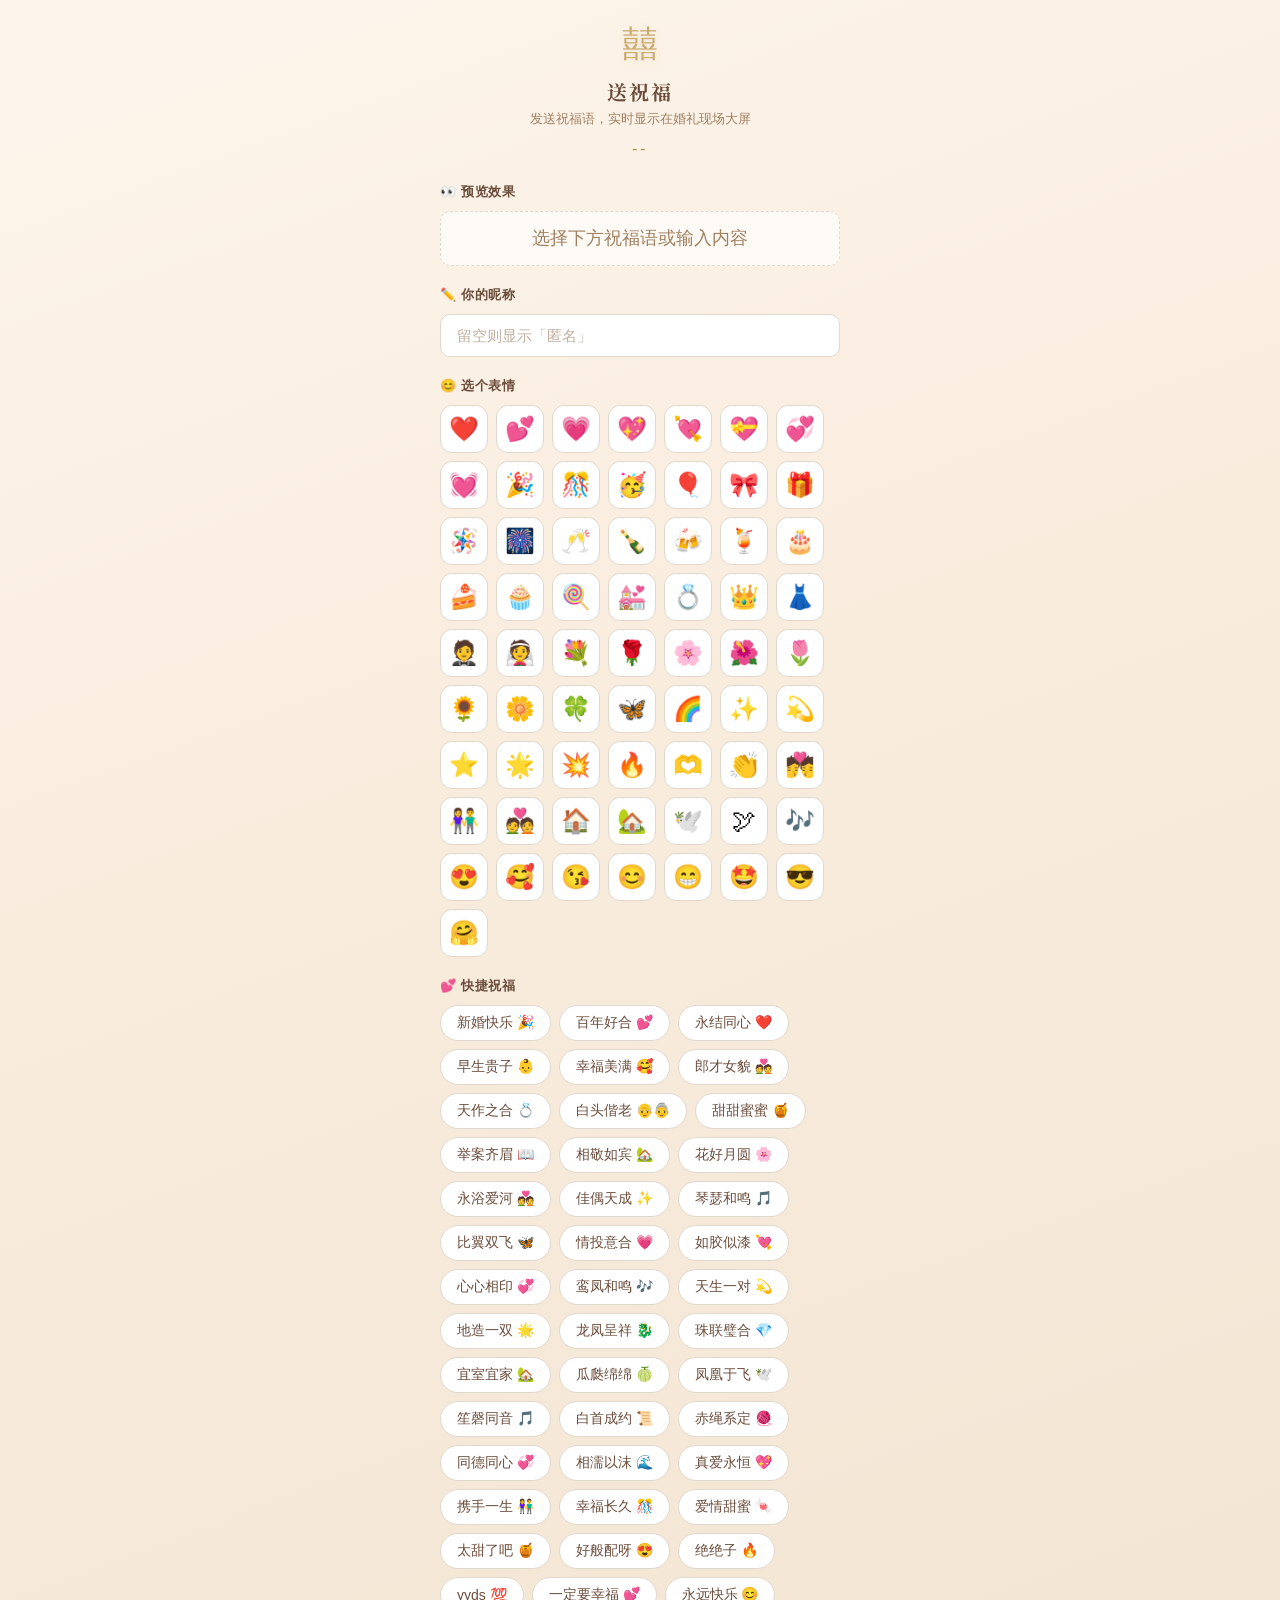
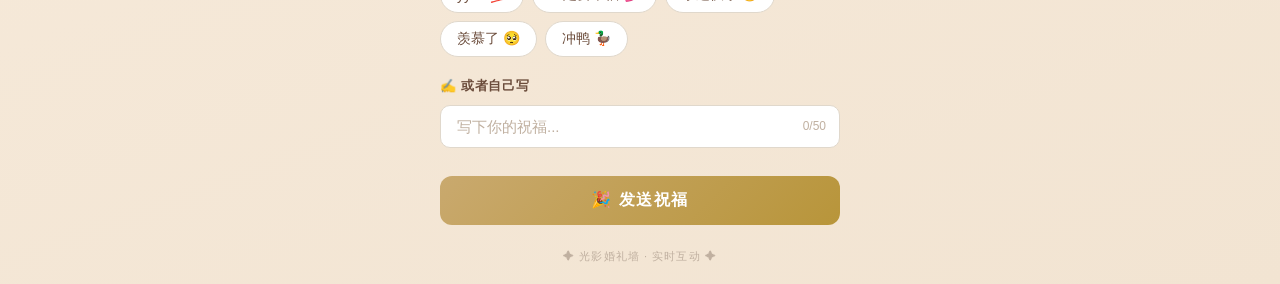
==== public/danmaku/index.html @ 41ac172c "feat: 弹幕系统 - 审核/敏感词过滤/自动封禁/扩充表情祝福语" ====
<!DOCTYPE html>
<html lang="zh-CN">
<head>
  <meta charset="UTF-8">
  <meta name="viewport" content="width=device-width, initial-scale=1.0, maximum-scale=1.0, user-scalable=no">
  <title>送祝福 💕</title>
  <style>
    @import url('https://fonts.googleapis.com/css2?family=Noto+Serif+SC:wght@400;600&display=swap');
    * { margin: 0; padding: 0; box-sizing: border-box; }
    body {
      font-family: -apple-system, 'PingFang SC', 'Microsoft YaHei', sans-serif;
      background: linear-gradient(160deg, #fdf5ec 0%, #f8ecdd 40%, #f2e4d2 100%);
      min-height: 100vh; padding: 20px; color: #3d2b1f;
    }
    .page { max-width: 400px; margin: 0 auto; }
    .header { text-align: center; margin-bottom: 24px; }
    .header .xi { font-size: 36px; color: #c9a96e; text-shadow: 0 2px 8px rgba(201,169,110,0.2); }
    .header h1 { font-family: 'Noto Serif SC', serif; font-size: 20px; color: #6b4c3b; margin: 8px 0 4px; letter-spacing: 0.1em; }
    .header p { font-size: 13px; color: #a08060; }
    .couple-names { font-family: 'Noto Serif SC', serif; font-size: 16px; color: #8b6914; letter-spacing: 0.1em; margin-top: 8px; }

    .section { margin-bottom: 20px; }
    .section-label { font-size: 13px; font-weight: 600; color: #6b4c3b; margin-bottom: 10px; letter-spacing: 0.05em; }

    /* 昵称输入 */
    .nickname-input {
      width: 100%; padding: 12px 16px; border: 1.5px solid #e0d8cc; border-radius: 10px;
      font-size: 15px; color: #3d2b1f; background: #fff; outline: none;
      transition: border-color 0.2s;
    }
    .nickname-input:focus { border-color: #c9a96e; box-shadow: 0 0 0 3px rgba(201,169,110,0.1); }
    .nickname-input::placeholder { color: #c0b0a0; }

    /* 快捷表情 */
    .emoji-grid { display: flex; flex-wrap: wrap; gap: 8px; }
    .emoji-btn {
      width: 48px; height: 48px; border-radius: 12px; border: 1.5px solid #e0d8cc;
      background: #fff; font-size: 24px; cursor: pointer; transition: all 0.2s;
      display: flex; align-items: center; justify-content: center;
    }
    .emoji-btn:active { transform: scale(0.9); }
    .emoji-btn.selected { border-color: #c9a96e; background: rgba(201,169,110,0.1); box-shadow: 0 2px 8px rgba(201,169,110,0.2); }

    /* 快捷祝福语 */
    .blessing-grid { display: flex; flex-wrap: wrap; gap: 8px; }
    .blessing-btn {
      padding: 8px 16px; border-radius: 20px; border: 1.5px solid #e0d8cc;
      background: #fff; font-size: 14px; color: #6b4c3b; cursor: pointer;
      transition: all 0.2s; font-family: inherit;
    }
    .blessing-btn:active { transform: scale(0.95); }
    .blessing-btn.selected { border-color: #c9a96e; background: rgba(201,169,110,0.1); color: #8b6914; font-weight: 600; }

    /* 自定义输入 */
    .custom-input-wrap { position: relative; }
    .custom-input {
      width: 100%; padding: 12px 80px 12px 16px; border: 1.5px solid #e0d8cc; border-radius: 10px;
      font-size: 15px; color: #3d2b1f; background: #fff; outline: none;
      transition: border-color 0.2s;
    }
    .custom-input:focus { border-color: #c9a96e; box-shadow: 0 0 0 3px rgba(201,169,110,0.1); }
    .custom-input::placeholder { color: #c0b0a0; }
    .char-count { position: absolute; right: 14px; top: 50%; transform: translateY(-50%); font-size: 12px; color: #c0b0a0; }

    /* 发送按钮 */
    .send-btn {
      width: 100%; padding: 14px; border: none; border-radius: 12px;
      background: linear-gradient(135deg, #c9a96e, #b8953a); color: #fff;
      font-size: 16px; font-weight: 600; cursor: pointer; font-family: inherit;
      letter-spacing: 0.1em; transition: all 0.3s; margin-top: 8px;
    }
    .send-btn:active { transform: scale(0.97); }
    .send-btn:disabled { opacity: 0.5; cursor: not-allowed; }
    .send-btn .spinner { display: inline-block; width: 16px; height: 16px; border: 2px solid rgba(255,255,255,0.3); border-top-color: #fff; border-radius: 50%; animation: spin 0.6s linear infinite; margin-right: 6px; vertical-align: middle; }
    @keyframes spin { to { transform: rotate(360deg); } }

    /* 提示 */
    .toast {
      position: fixed; top: 80px; left: 50%; transform: translateX(-50%) translateY(-20px);
      padding: 12px 24px; border-radius: 10px; font-size: 14px; z-index: 999;
      opacity: 0; transition: all 0.3s; pointer-events: none;
    }
    .toast.show { opacity: 1; transform: translateX(-50%) translateY(0); }
    .toast.ok { background: #3a5a40; color: #fff; }
    .toast.err { background: #c0392b; color: #fff; }

    .footer { text-align: center; margin-top: 24px; font-size: 11px; color: #c0b0a0; letter-spacing: 0.1em; }

    /* 预览 */
    .preview-area {
      min-height: 48px; padding: 12px; background: rgba(255,255,255,0.6); border-radius: 10px;
      border: 1px dashed #e0d8cc; text-align: center; margin-bottom: 16px;
    }
    .preview-area .preview-text { font-size: 18px; color: #6b4c3b; line-height: 1.6; }
    .preview-area .preview-emoji { font-size: 32px; margin: 0 4px; }
  </style>
</head>
<body>

<div class="page">
  <div class="header">
    <div class="xi">囍</div>
    <h1>送祝福</h1>
    <p>发送祝福语，实时显示在婚礼现场大屏</p>
    <div class="couple-names" id="coupleNames">--</div>
  </div>

  <!-- 预览 -->
  <div class="section">
    <div class="section-label">👀 预览效果</div>
    <div class="preview-area" id="previewArea">
      <span class="preview-text" id="previewText" style="color:#a08060;">选择下方祝福语或输入内容</span>
    </div>
  </div>

  <!-- 昵称 -->
  <div class="section">
    <div class="section-label">✏️ 你的昵称</div>
    <input type="text" class="nickname-input" id="nicknameInput" placeholder="留空则显示「匿名」" maxlength="12">
  </div>

  <!-- 快捷表情 -->
  <div class="section">
    <div class="section-label">😊 选个表情</div>
    <div class="emoji-grid" id="emojiGrid"></div>
  </div>

  <!-- 快捷祝福语 -->
  <div class="section">
    <div class="section-label">💕 快捷祝福</div>
    <div class="blessing-grid" id="blessingGrid"></div>
  </div>

  <!-- 自定义输入 -->
  <div class="section">
    <div class="section-label">✍️ 或者自己写</div>
    <div class="custom-input-wrap">
      <input type="text" class="custom-input" id="customInput" placeholder="写下你的祝福..." maxlength="50">
      <span class="char-count"><span id="charCount">0</span>/50</span>
    </div>
  </div>

  <!-- 发送 -->
  <button class="send-btn" id="sendBtn" onclick="sendDanmaku()">🎉 发送祝福</button>

  <div class="footer">✦ 光影婚礼墙 · 实时互动 ✦</div>
</div>

<div class="toast" id="toast"></div>

<script>
(function() {
  const params = new URLSearchParams(window.location.search);
  const slug = params.get('slug') || '';

  const EMOJIS = [
    '❤️','💕','💗','💖','💘','💝','💞','💓',
    '🎉','🎊','🥳','🎈','🎀','🎁','🪅','🎆',
    '🥂','🍾','🍻','🍹','🎂','🍰','🧁','🍭',
    '💒','💍','👑','👗','🤵','👰','💐','🌹',
    '🌸','🌺','🌷','🌻','🌼','🍀','🦋','🌈',
    '✨','💫','⭐','🌟','💥','🔥','🫶','👏',
    '💏','👫','💑','🏠','🏡','🕊️','🕊','🎶',
    '😍','🥰','😘','😊','😁','🤩','😎','🤗',
  ];
  const BLESSINGS = [
    '新婚快乐 🎉','百年好合 💕','永结同心 ❤️','早生贵子 👶',
    '幸福美满 🥰','郎才女貌 💑','天作之合 💍','白头偕老 👴👵',
    '甜甜蜜蜜 🍯','举案齐眉 📖','相敬如宾 🏡','花好月圆 🌸',
    '永浴爱河 💑','佳偶天成 ✨','琴瑟和鸣 🎵','比翼双飞 🦋',
    '情投意合 💗','如胶似漆 💘','心心相印 💞','鸾凤和鸣 🎶',
    '天生一对 💫','地造一双 🌟','龙凤呈祥 🐉','珠联璧合 💎',
    '宜室宜家 🏡','瓜瓞绵绵 🍈','凤凰于飞 🕊️','笙磬同音 🎵',
    '白首成约 📜','赤绳系定 🧶','同德同心 💞','相濡以沫 🌊',
    '真爱永恒 💖','携手一生 👫','幸福长久 🎊','爱情甜蜜 🍬',
    '太甜了吧 🍯','好般配呀 😍','绝绝子 🔥','yyds 💯',
    '一定要幸福 💕','永远快乐 😊','羡慕了 🥺','冲鸭 🦆',
  ];

  let selectedEmoji = '';
  let selectedBlessing = '';

  // 加载新人信息
  async function loadWedding() {
    if (!slug) return;
    try {
      const res = await fetch('/api/wedding/' + slug);
      const data = await res.json();
      if (data.ok && data.wedding) {
        document.getElementById('coupleNames').textContent = data.wedding.couple_name || '';
      }
    } catch (e) {}
  }

  // 渲染表情
  function renderEmojis() {
    const grid = document.getElementById('emojiGrid');
    grid.innerHTML = EMOJIS.map(e =>
      '<button class="emoji-btn" onclick="selectEmoji(\'' + e + '\',this)">' + e + '</button>'
    ).join('');
  }

  // 渲染祝福语
  function renderBlessings() {
    const grid = document.getElementById('blessingGrid');
    grid.innerHTML = BLESSINGS.map(b =>
      '<button class="blessing-btn" onclick="selectBlessing(\'' + b + '\',this)">' + b + '</button>'
    ).join('');
  }

  // 选择表情
  window.selectEmoji = function(emoji, btn) {
    document.querySelectorAll('.emoji-btn').forEach(b => b.classList.remove('selected'));
    if (selectedEmoji === emoji) {
      selectedEmoji = '';
    } else {
      selectedEmoji = emoji;
      btn.classList.add('selected');
    }
    updatePreview();
  };

  // 选择祝福语
  window.selectBlessing = function(text, btn) {
    document.querySelectorAll('.blessing-btn').forEach(b => b.classList.remove('selected'));
    if (selectedBlessing === text) {
      selectedBlessing = '';
    } else {
      selectedBlessing = text;
      btn.classList.add('selected');
      document.getElementById('customInput').value = '';
    }
    updatePreview();
  };

  // 自定义输入
  document.getElementById('customInput').addEventListener('input', function() {
    document.getElementById('charCount').textContent = this.value.length;
    if (this.value) {
      selectedBlessing = '';
      document.querySelectorAll('.blessing-btn').forEach(b => b.classList.remove('selected'));
    }
    updatePreview();
  });

  // 更新预览
  function updatePreview() {
    const preview = document.getElementById('previewArea');
    const content = selectedBlessing || document.getElementById('customInput').value;
    if (!content && !selectedEmoji) {
      preview.innerHTML = '<span class="preview-text" style="color:#a08060;">选择下方祝福语或输入内容</span>';
      return;
    }
    let html = '';
    if (selectedEmoji) html += '<span class="preview-emoji">' + selectedEmoji + '</span>';
    if (content) html += '<span class="preview-text">' + escHtml(content) + '</span>';
    if (selectedEmoji) html += '<span class="preview-emoji">' + selectedEmoji + '</span>';
    preview.innerHTML = html;
  }

  function escHtml(s) {
    const d = document.createElement('div');
    d.textContent = s;
    return d.innerHTML;
  }

  // 发送
  window.sendDanmaku = async function() {
    if (!slug) { showToast('请通过婚礼链接访问', true); return; }

    const content = selectedBlessing || document.getElementById('customInput').value.trim();
    const emoji = selectedEmoji;
    if (!content && !emoji) { showToast('请输入祝福语或选择表情', true); return; }

    const nickname = document.getElementById('nicknameInput').value.trim() || '匿名';
    const btn = document.getElementById('sendBtn');
    btn.disabled = true;
    btn.innerHTML = '<span class="spinner"></span> 发送中...';

    try {
      const res = await fetch('/api/danmaku', {
        method: 'POST',
        headers: { 'Content-Type': 'application/json' },
        body: JSON.stringify({ slug, nickname, content, emoji })
      });
      const data = await res.json();
      if (data.ok) {
        showToast('🎉 祝福已发送！');
        // 清空
        selectedEmoji = '';
        selectedBlessing = '';
        document.getElementById('customInput').value = '';
        document.getElementById('charCount').textContent = '0';
        document.querySelectorAll('.emoji-btn').forEach(b => b.classList.remove('selected'));
        document.querySelectorAll('.blessing-btn').forEach(b => b.classList.remove('selected'));
        updatePreview();
      } else {
        showToast(data.error || '发送失败', true);
      }
    } catch (e) {
      showToast('网络错误', true);
    } finally {
      btn.disabled = false;
      btn.innerHTML = '🎉 发送祝福';
    }
  };

  function showToast(msg, isErr) {
    const t = document.getElementById('toast');
    t.textContent = msg;
    t.className = 'toast show ' + (isErr ? 'err' : 'ok');
    setTimeout(() => t.className = 'toast', 2500);
  }

  renderEmojis();
  renderBlessings();
  loadWedding();
})();
</script>

</body>
</html>
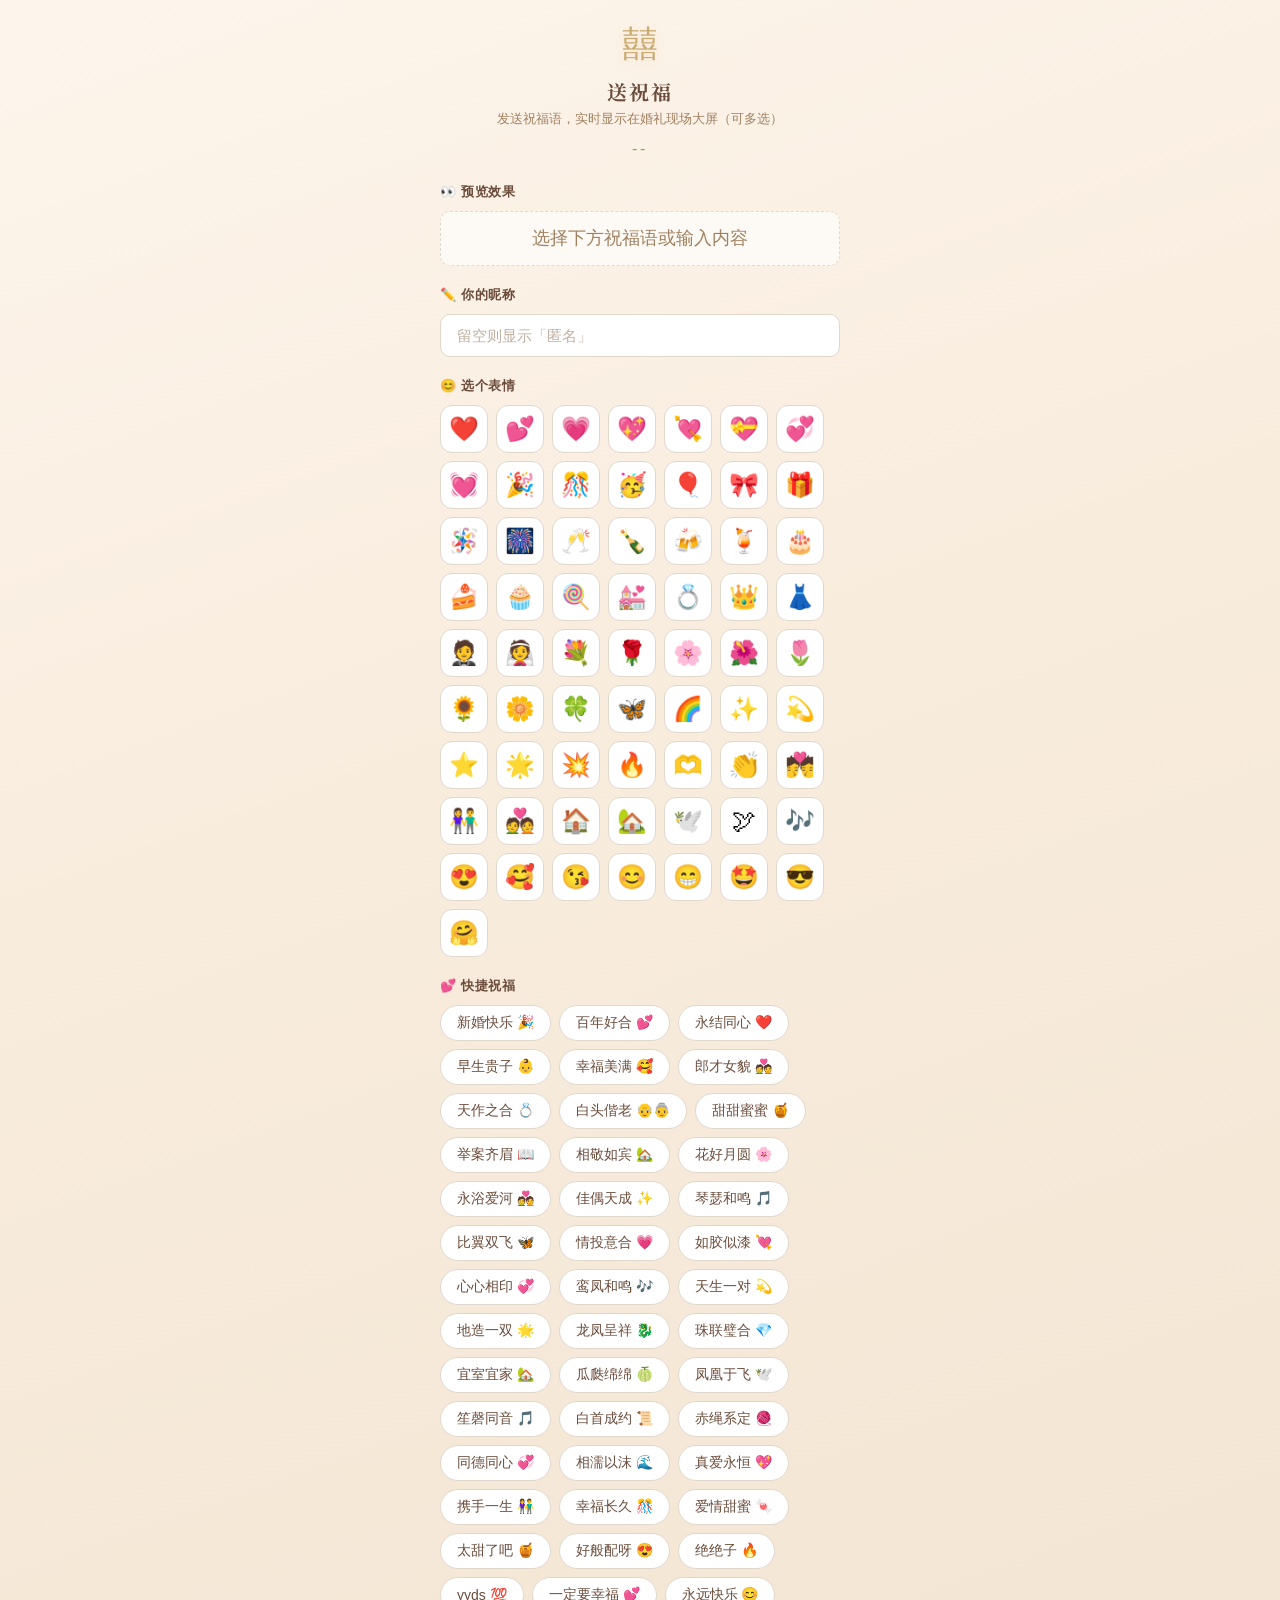
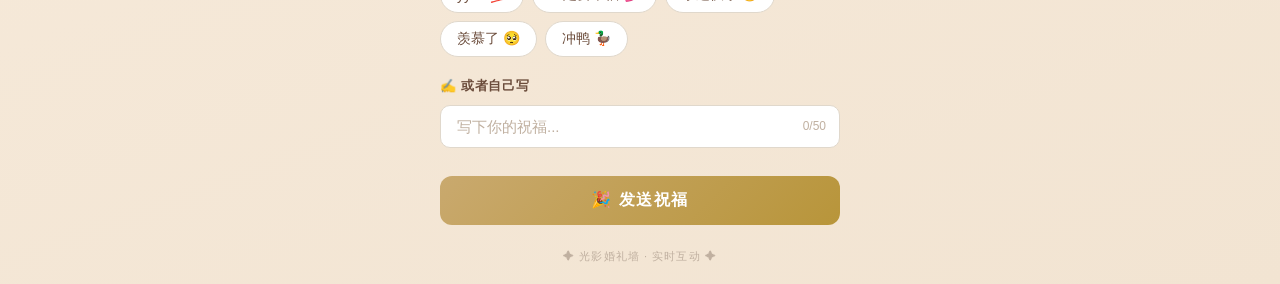
==== commit c7934346: "feat: 弹幕设置面板(B站风格) + 循环播放 + 多选祝福 + 限流20/分" ====
--- a/public/danmaku/index.html
+++ b/public/danmaku/index.html
@@ -101,7 +101,7 @@
   <div class="header">
     <div class="xi">囍</div>
     <h1>送祝福</h1>
-    <p>发送祝福语，实时显示在婚礼现场大屏</p>
+    <p>发送祝福语，实时显示在婚礼现场大屏（可多选）</p>
     <div class="couple-names" id="coupleNames">--</div>
   </div>
 
@@ -178,7 +178,7 @@
   ];
 
   let selectedEmoji = '';
-  let selectedBlessing = '';
+  let selectedBlessings = []; // 多选
 
   // 加载新人信息
   async function loadWedding() {
@@ -220,13 +220,15 @@
     updatePreview();
   };
 
-  // 选择祝福语
+  // 选择祝福语（多选）
   window.selectBlessing = function(text, btn) {
-    document.querySelectorAll('.blessing-btn').forEach(b => b.classList.remove('selected'));
-    if (selectedBlessing === text) {
-      selectedBlessing = '';
+    var idx = selectedBlessings.indexOf(text);
+    if (idx >= 0) {
+      selectedBlessings.splice(idx, 1);
+      btn.classList.remove('selected');
     } else {
-      selectedBlessing = text;
+      if (selectedBlessings.length >= 5) { showToast('最多选5条祝福语', true); return; }
+      selectedBlessings.push(text);
       btn.classList.add('selected');
       document.getElementById('customInput').value = '';
     }
@@ -237,7 +239,7 @@
   document.getElementById('customInput').addEventListener('input', function() {
     document.getElementById('charCount').textContent = this.value.length;
     if (this.value) {
-      selectedBlessing = '';
+      selectedBlessings = [];
       document.querySelectorAll('.blessing-btn').forEach(b => b.classList.remove('selected'));
     }
     updatePreview();
@@ -246,15 +248,23 @@
   // 更新预览
   function updatePreview() {
     const preview = document.getElementById('previewArea');
-    const content = selectedBlessing || document.getElementById('customInput').value;
-    if (!content && !selectedEmoji) {
-      preview.innerHTML = '<span class="preview-text" style="color:#a08060;">选择下方祝福语或输入内容</span>';
+    const customText = document.getElementById('customInput').value;
+    const hasContent = selectedBlessings.length > 0 || customText;
+    if (!hasContent && !selectedEmoji) {
+      preview.innerHTML = '<span class="preview-text" style="color:#a08060;">选择下方祝福语或输入内容（可多选）</span>';
       return;
     }
     let html = '';
-    if (selectedEmoji) html += '<span class="preview-emoji">' + selectedEmoji + '</span>';
-    if (content) html += '<span class="preview-text">' + escHtml(content) + '</span>';
-    if (selectedEmoji) html += '<span class="preview-emoji">' + selectedEmoji + '</span>';
+    if (selectedBlessings.length > 0) {
+      html += selectedBlessings.map(function(b) {
+        return '<span style="display:inline-block;padding:4px 10px;margin:3px;background:rgba(201,169,110,0.1);border:1px solid rgba(201,169,110,0.2);border-radius:12px;font-size:14px;color:#6b4c3b;">' + (selectedEmoji ? selectedEmoji + ' ' : '') + escHtml(b) + (selectedEmoji ? ' ' + selectedEmoji : '') + '</span>';
+      }).join('');
+      html += '<div style="font-size:11px;color:#a08060;margin-top:6px;">将发送 ' + selectedBlessings.length + ' 条弹幕</div>';
+    } else if (customText) {
+      if (selectedEmoji) html += '<span class="preview-emoji">' + selectedEmoji + '</span>';
+      html += '<span class="preview-text">' + escHtml(customText) + '</span>';
+      if (selectedEmoji) html += '<span class="preview-emoji">' + selectedEmoji + '</span>';
+    }
     preview.innerHTML = html;
   }
 
@@ -264,38 +274,57 @@
     return d.innerHTML;
   }
 
-  // 发送
+  // 发送（支持多选批量发送）
   window.sendDanmaku = async function() {
     if (!slug) { showToast('请通过婚礼链接访问', true); return; }
 
-    const content = selectedBlessing || document.getElementById('customInput').value.trim();
+    const customText = document.getElementById('customInput').value.trim();
     const emoji = selectedEmoji;
-    if (!content && !emoji) { showToast('请输入祝福语或选择表情', true); return; }
-
     const nickname = document.getElementById('nicknameInput').value.trim() || '匿名';
+
+    // 构建待发送列表
+    var toSend = [];
+    if (selectedBlessings.length > 0) {
+      selectedBlessings.forEach(function(b) { toSend.push({ content: b, emoji: emoji }); });
+    } else if (customText) {
+      toSend.push({ content: customText, emoji: emoji });
+    }
+
+    if (toSend.length === 0) { showToast('请输入祝福语或选择表情', true); return; }
+
     const btn = document.getElementById('sendBtn');
     btn.disabled = true;
     btn.innerHTML = '<span class="spinner"></span> 发送中...';
 
+    var success = 0, fail = 0;
     try {
-      const res = await fetch('/api/danmaku', {
-        method: 'POST',
-        headers: { 'Content-Type': 'application/json' },
-        body: JSON.stringify({ slug, nickname, content, emoji })
-      });
-      const data = await res.json();
-      if (data.ok) {
-        showToast('🎉 祝福已发送！');
-        // 清空
+      for (var i = 0; i < toSend.length; i++) {
+        var item = toSend[i];
+        try {
+          var res = await fetch('/api/danmaku', {
+            method: 'POST',
+            headers: { 'Content-Type': 'application/json' },
+            body: JSON.stringify({ slug: slug, nickname: nickname, content: item.content, emoji: item.emoji })
+          });
+          var data = await res.json();
+          if (data.ok) success++;
+          else fail++;
+          // 间隔 500ms 避免限流
+          if (i < toSend.length - 1) await new Promise(function(r) { setTimeout(r, 500); });
+        } catch (e) { fail++; }
+      }
+
+      if (success > 0) {
+        showToast('🎉 已发送 ' + success + ' 条祝福' + (fail > 0 ? '，' + fail + ' 条失败' : ''));
         selectedEmoji = '';
-        selectedBlessing = '';
+        selectedBlessings = [];
         document.getElementById('customInput').value = '';
         document.getElementById('charCount').textContent = '0';
         document.querySelectorAll('.emoji-btn').forEach(b => b.classList.remove('selected'));
         document.querySelectorAll('.blessing-btn').forEach(b => b.classList.remove('selected'));
         updatePreview();
       } else {
-        showToast(data.error || '发送失败', true);
+        showToast('发送失败', true);
       }
     } catch (e) {
       showToast('网络错误', true);
